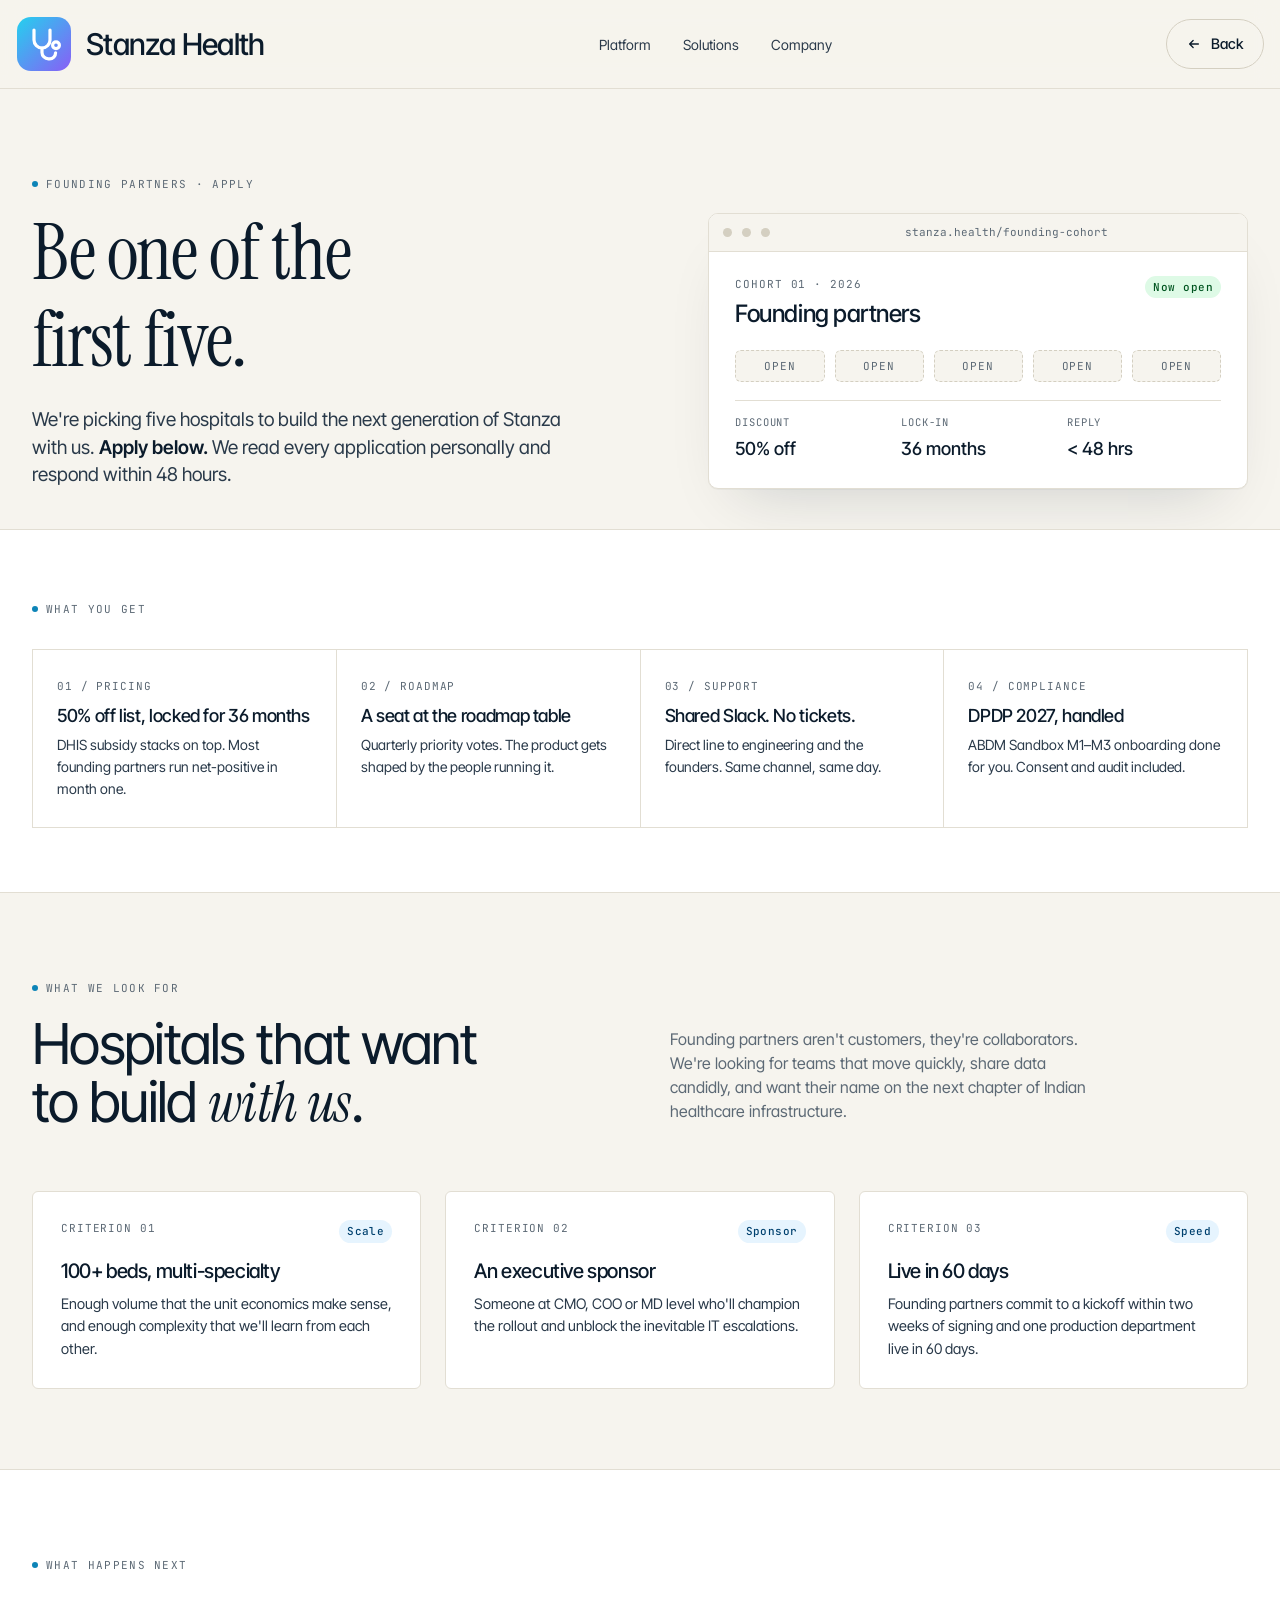
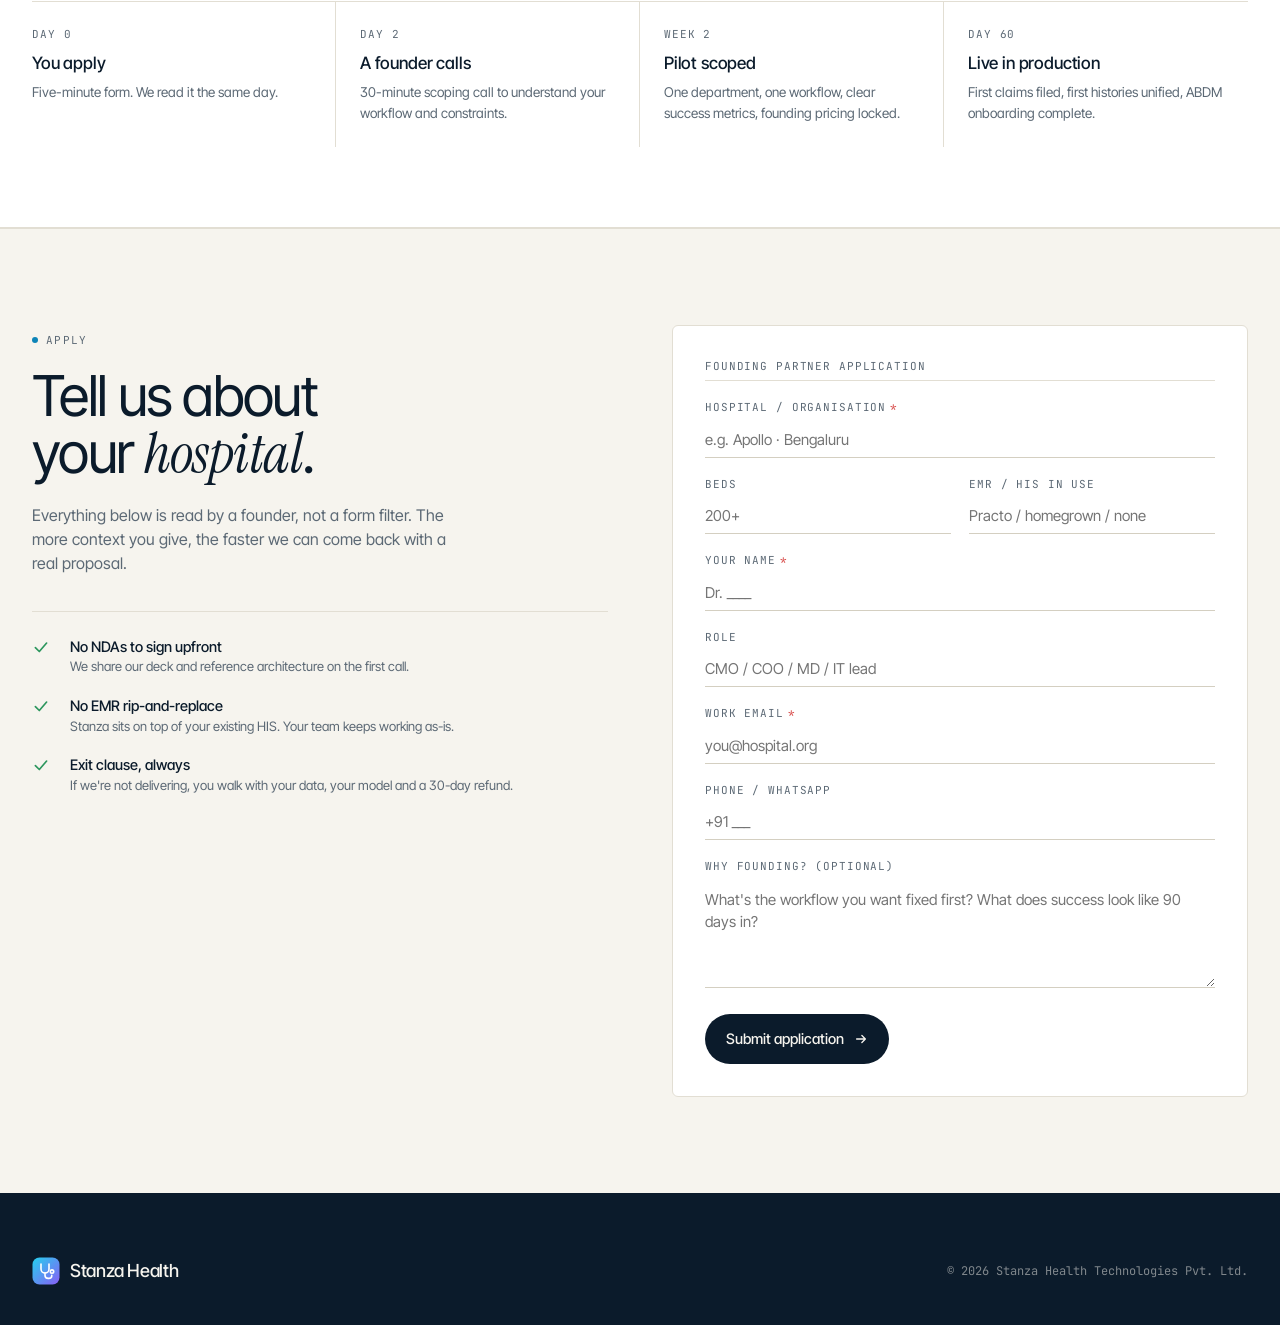
==== apply.html @ 6dc11584 "Apply Claude Design handoff: replace Why Us comparison with Founding Partners section, add apply pag" ====
<!doctype html>
<html lang="en">
<head>
<meta charset="utf-8" />
<meta name="viewport" content="width=device-width,initial-scale=1" />
<title>Apply · Founding Partner · Stanza Health</title>
<meta name="description" content="Apply to be one of Stanza Health's five founding hospital partners. 50% off list for 36 months, direct line to the founders, DPDP 2027 handled." />
<link rel="icon" type="image/svg+xml" href="assets/favicon.svg">
<link rel="preconnect" href="https://fonts.googleapis.com">
<link rel="preconnect" href="https://fonts.gstatic.com" crossorigin>
<link href="https://fonts.googleapis.com/css2?family=Inter+Tight:wght@300;400;500;600;700&family=Instrument+Serif:ital@0;1&family=JetBrains+Mono:wght@400;500&display=swap" rel="stylesheet">
<link rel="stylesheet" href="styles.css">
</head>
<body>

<!-- ===== NAV ===== -->
<nav class="nav">
  <div class="nav-inner">
    <a href="index.html" class="nav-home" style="display:inline-flex;align-items:center;gap:14px;text-decoration:none;color:inherit;white-space:nowrap;">
      <svg width="56" height="56" viewBox="0 0 28 28" fill="none" aria-hidden="true">
        <defs>
          <linearGradient id="stanzaLogoGrad" x1="0" y1="0" x2="28" y2="28" gradientUnits="userSpaceOnUse">
            <stop offset="0" stop-color="#22D3EE"/>
            <stop offset="1" stop-color="#8B5CF6"/>
          </linearGradient>
        </defs>
        <rect x="0.5" y="0.5" width="27" height="27" rx="7" fill="url(#stanzaLogoGrad)"/>
        <path d="M9 7v5a4 4 0 0 0 8 0V7" stroke="#FFFFFF" stroke-width="1.6" stroke-linecap="round" fill="none"/>
        <path d="M13 16v2.2a3.2 3.2 0 0 0 3.2 3.2h.6a3 3 0 0 0 3-3" stroke="#FFFFFF" stroke-width="1.6" stroke-linecap="round" stroke-linejoin="round" fill="none"/>
        <circle cx="20" cy="14.6" r="1.7" stroke="#FFFFFF" stroke-width="1.6" fill="none"/>
      </svg>
      <span style="font-size:30px;font-weight:500;letter-spacing:-0.025em;">Stanza Health</span>
    </a>
    <div class="nav-links">
      <a href="index.html#platform">Platform</a>
      <a href="index.html#solutions">Solutions</a>
      <a href="index.html#company">Company</a>
    </div>
    <div style="display:flex;gap:10px;align-items:center;">
      <a class="btn btn-ghost" href="index.html">
        <svg width="14" height="14" viewBox="0 0 16 16" fill="none"><path d="M13 8H3M3 8L7 4M3 8L7 12" stroke="currentColor" stroke-width="1.5" stroke-linecap="round" stroke-linejoin="round"/></svg>
        Back
      </a>
    </div>
  </div>
</nav>

<main>

<!-- ===== HEADER ===== -->
<section style="padding:80px 0 40px;">
  <div class="container">
    <div class="hero-grid" style="display:grid;grid-template-columns:1.05fr 0.95fr;gap:80px;align-items:end;">
      <div>
        <div class="eyebrow" style="margin-bottom:24px;">
          <span class="dot"></span>
          <span>Founding partners · Apply</span>
        </div>
        <h1 style="text-wrap:balance;font-family:'Instrument Serif','Times New Roman',serif;font-weight:400;letter-spacing:-0.015em;">
          Be one of the<br/><span style="display:inline-block;margin-top:0.15em;">first five.</span>
        </h1>
        <p style="max-width:540px;font-size:19px;line-height:1.45;color:var(--ink-2);margin-top:28px;">
          We're picking five hospitals to build the next generation of Stanza with us.
          <strong style="color:var(--ink);font-weight:600;">Apply below.</strong> We read every application personally and respond within 48 hours.
        </p>
      </div>

      <!-- Seats panel -->
      <div class="mock" style="position:relative;">
        <div class="mock-bar">
          <span class="dot"></span><span class="dot"></span><span class="dot"></span>
          <span class="url">stanza.health/founding-cohort</span>
        </div>
        <div style="padding:24px 26px 26px;">
          <div style="display:flex;justify-content:space-between;align-items:flex-start;margin-bottom:18px;">
            <div>
              <div class="mono" style="font-size:11px;color:var(--ink-3);letter-spacing:0.08em;text-transform:uppercase;">Cohort 01 · 2026</div>
              <div style="font-size:24px;font-weight:500;margin-top:4px;letter-spacing:-0.02em;">Founding partners</div>
            </div>
            <span class="tag tag-good">Now open</span>
          </div>

          <div style="display:flex;gap:10px;margin:14px 0 18px;">
            <span style="flex:1;height:32px;border-radius:6px;border:1.5px dashed var(--line-2);background:var(--bg);display:inline-flex;align-items:center;justify-content:center;color:var(--ink-3);font-family:'JetBrains Mono',monospace;font-size:11px;letter-spacing:0.08em;">OPEN</span>
            <span style="flex:1;height:32px;border-radius:6px;border:1.5px dashed var(--line-2);background:var(--bg);display:inline-flex;align-items:center;justify-content:center;color:var(--ink-3);font-family:'JetBrains Mono',monospace;font-size:11px;letter-spacing:0.08em;">OPEN</span>
            <span style="flex:1;height:32px;border-radius:6px;border:1.5px dashed var(--line-2);background:var(--bg);display:inline-flex;align-items:center;justify-content:center;color:var(--ink-3);font-family:'JetBrains Mono',monospace;font-size:11px;letter-spacing:0.08em;">OPEN</span>
            <span style="flex:1;height:32px;border-radius:6px;border:1.5px dashed var(--line-2);background:var(--bg);display:inline-flex;align-items:center;justify-content:center;color:var(--ink-3);font-family:'JetBrains Mono',monospace;font-size:11px;letter-spacing:0.08em;">OPEN</span>
            <span style="flex:1;height:32px;border-radius:6px;border:1.5px dashed var(--line-2);background:var(--bg);display:inline-flex;align-items:center;justify-content:center;color:var(--ink-3);font-family:'JetBrains Mono',monospace;font-size:11px;letter-spacing:0.08em;">OPEN</span>
          </div>

          <div style="border-top:1px solid var(--line);padding-top:14px;display:grid;grid-template-columns:1fr 1fr 1fr;gap:12px;">
            <div>
              <div class="mono" style="font-size:10.5px;color:var(--ink-3);text-transform:uppercase;letter-spacing:0.08em;">Discount</div>
              <div style="font-size:18px;font-weight:500;margin-top:4px;">50% off</div>
            </div>
            <div>
              <div class="mono" style="font-size:10.5px;color:var(--ink-3);text-transform:uppercase;letter-spacing:0.08em;">Lock-in</div>
              <div style="font-size:18px;font-weight:500;margin-top:4px;">36 months</div>
            </div>
            <div>
              <div class="mono" style="font-size:10.5px;color:var(--ink-3);text-transform:uppercase;letter-spacing:0.08em;">Reply</div>
              <div style="font-size:18px;font-weight:500;margin-top:4px;">&lt; 48 hrs</div>
            </div>
          </div>
        </div>
      </div>
    </div>
  </div>
</section>

<!-- ===== WHAT YOU GET ===== -->
<section class="section" style="padding:64px 0;background:var(--bg-2);">
  <div class="container">
    <div class="eyebrow" style="margin-bottom:32px;"><span class="dot"></span> What you get</div>
    <div style="display:grid;grid-template-columns:repeat(4,1fr);gap:1px;background:var(--line);border:1px solid var(--line);">
      <div style="background:var(--bg-2);padding:28px 24px;">
        <div class="mono" style="font-size:11px;color:var(--ink-3);letter-spacing:0.08em;">01 / PRICING</div>
        <h3 style="font-size:18px;font-weight:500;margin-top:10px;letter-spacing:-0.02em;">50% off list, locked for 36 months</h3>
        <p style="color:var(--ink-2);font-size:14px;line-height:1.55;margin-top:8px;">DHIS subsidy stacks on top. Most founding partners run net-positive in month one.</p>
      </div>
      <div style="background:var(--bg-2);padding:28px 24px;">
        <div class="mono" style="font-size:11px;color:var(--ink-3);letter-spacing:0.08em;">02 / ROADMAP</div>
        <h3 style="font-size:18px;font-weight:500;margin-top:10px;letter-spacing:-0.02em;">A seat at the roadmap table</h3>
        <p style="color:var(--ink-2);font-size:14px;line-height:1.55;margin-top:8px;">Quarterly priority votes. The product gets shaped by the people running it.</p>
      </div>
      <div style="background:var(--bg-2);padding:28px 24px;">
        <div class="mono" style="font-size:11px;color:var(--ink-3);letter-spacing:0.08em;">03 / SUPPORT</div>
        <h3 style="font-size:18px;font-weight:500;margin-top:10px;letter-spacing:-0.02em;">Shared Slack. No tickets.</h3>
        <p style="color:var(--ink-2);font-size:14px;line-height:1.55;margin-top:8px;">Direct line to engineering and the founders. Same channel, same day.</p>
      </div>
      <div style="background:var(--bg-2);padding:28px 24px;">
        <div class="mono" style="font-size:11px;color:var(--ink-3);letter-spacing:0.08em;">04 / COMPLIANCE</div>
        <h3 style="font-size:18px;font-weight:500;margin-top:10px;letter-spacing:-0.02em;">DPDP 2027, handled</h3>
        <p style="color:var(--ink-2);font-size:14px;line-height:1.55;margin-top:8px;">ABDM Sandbox M1–M3 onboarding done for you. Consent and audit included.</p>
      </div>
    </div>
  </div>
</section>

<!-- ===== WHAT WE LOOK FOR ===== -->
<section class="section" style="padding:80px 0;">
  <div class="container">
    <div class="section-head">
      <div>
        <div class="eyebrow"><span class="dot"></span> What we look for</div>
        <h2 style="margin-top:18px;text-wrap:balance;">
          Hospitals that want to build <span class="serif">with us</span>.
        </h2>
      </div>
      <p class="muted" style="max-width:440px;font-size:16px;padding-bottom:8px;">
        Founding partners aren't customers, they're collaborators. We're looking for teams that move quickly,
        share data candidly, and want their name on the next chapter of Indian healthcare infrastructure.
      </p>
    </div>

    <div style="display:grid;grid-template-columns:repeat(3,1fr);gap:24px;">
      <div style="border:1px solid var(--line);background:var(--bg-2);padding:28px;border-radius:6px;">
        <div style="display:flex;justify-content:space-between;align-items:flex-start;margin-bottom:16px;">
          <span class="mono" style="font-size:11px;color:var(--ink-3);letter-spacing:0.08em;">CRITERION 01</span>
          <span class="tag tag-info">Scale</span>
        </div>
        <h3 style="font-size:20px;font-weight:500;letter-spacing:-0.02em;margin-bottom:10px;">100+ beds, multi-specialty</h3>
        <p style="color:var(--ink-2);font-size:14.5px;line-height:1.55;">Enough volume that the unit economics make sense, and enough complexity that we'll learn from each other.</p>
      </div>
      <div style="border:1px solid var(--line);background:var(--bg-2);padding:28px;border-radius:6px;">
        <div style="display:flex;justify-content:space-between;align-items:flex-start;margin-bottom:16px;">
          <span class="mono" style="font-size:11px;color:var(--ink-3);letter-spacing:0.08em;">CRITERION 02</span>
          <span class="tag tag-info">Sponsor</span>
        </div>
        <h3 style="font-size:20px;font-weight:500;letter-spacing:-0.02em;margin-bottom:10px;">An executive sponsor</h3>
        <p style="color:var(--ink-2);font-size:14.5px;line-height:1.55;">Someone at CMO, COO or MD level who'll champion the rollout and unblock the inevitable IT escalations.</p>
      </div>
      <div style="border:1px solid var(--line);background:var(--bg-2);padding:28px;border-radius:6px;">
        <div style="display:flex;justify-content:space-between;align-items:flex-start;margin-bottom:16px;">
          <span class="mono" style="font-size:11px;color:var(--ink-3);letter-spacing:0.08em;">CRITERION 03</span>
          <span class="tag tag-info">Speed</span>
        </div>
        <h3 style="font-size:20px;font-weight:500;letter-spacing:-0.02em;margin-bottom:10px;">Live in 60 days</h3>
        <p style="color:var(--ink-2);font-size:14.5px;line-height:1.55;">Founding partners commit to a kickoff within two weeks of signing and one production department live in 60 days.</p>
      </div>
    </div>
  </div>
</section>

<!-- ===== TIMELINE ===== -->
<section class="section" style="padding:80px 0;background:var(--bg-2);border-top:1px solid var(--line);border-bottom:1px solid var(--line);">
  <div class="container">
    <div class="eyebrow" style="margin-bottom:28px;"><span class="dot"></span> What happens next</div>
    <div style="display:grid;grid-template-columns:repeat(4,1fr);gap:0;border-top:1px solid var(--line);">
      <div style="border-right:1px solid var(--line);padding:24px 24px 24px 0;">
        <div class="mono" style="font-size:11px;color:var(--ink-3);letter-spacing:0.08em;">DAY 0</div>
        <div style="font-size:17px;font-weight:500;margin-top:8px;letter-spacing:-0.01em;">You apply</div>
        <p style="font-size:13.5px;color:var(--ink-3);line-height:1.5;margin-top:6px;">Five-minute form. We read it the same day.</p>
      </div>
      <div style="border-right:1px solid var(--line);padding:24px;">
        <div class="mono" style="font-size:11px;color:var(--ink-3);letter-spacing:0.08em;">DAY 2</div>
        <div style="font-size:17px;font-weight:500;margin-top:8px;letter-spacing:-0.01em;">A founder calls</div>
        <p style="font-size:13.5px;color:var(--ink-3);line-height:1.5;margin-top:6px;">30-minute scoping call to understand your workflow and constraints.</p>
      </div>
      <div style="border-right:1px solid var(--line);padding:24px;">
        <div class="mono" style="font-size:11px;color:var(--ink-3);letter-spacing:0.08em;">WEEK 2</div>
        <div style="font-size:17px;font-weight:500;margin-top:8px;letter-spacing:-0.01em;">Pilot scoped</div>
        <p style="font-size:13.5px;color:var(--ink-3);line-height:1.5;margin-top:6px;">One department, one workflow, clear success metrics, founding pricing locked.</p>
      </div>
      <div style="padding:24px 0 24px 24px;">
        <div class="mono" style="font-size:11px;color:var(--ink-3);letter-spacing:0.08em;">DAY 60</div>
        <div style="font-size:17px;font-weight:500;margin-top:8px;letter-spacing:-0.01em;">Live in production</div>
        <p style="font-size:13.5px;color:var(--ink-3);line-height:1.5;margin-top:6px;">First claims filed, first histories unified, ABDM onboarding complete.</p>
      </div>
    </div>
  </div>
</section>

<!-- ===== APPLY FORM ===== -->
<section class="section" id="apply-form" style="padding:96px 0;">
  <div class="container">
    <div class="cta-grid" style="display:grid;grid-template-columns:1fr 1fr;gap:64px;align-items:start;">
      <div>
        <div class="eyebrow"><span class="dot"></span> Apply</div>
        <h2 style="margin-top:18px;text-wrap:balance;">
          Tell us about your <span class="serif">hospital</span>.
        </h2>
        <p class="muted" style="max-width:420px;font-size:16px;line-height:1.5;margin-top:20px;">
          Everything below is read by a founder, not a form filter. The more context you give, the faster we can come back with a real proposal.
        </p>

        <div style="margin-top:36px;border-top:1px solid var(--line);padding-top:24px;display:flex;flex-direction:column;gap:18px;">
          <div style="display:grid;grid-template-columns:24px 1fr;gap:14px;align-items:flex-start;">
            <span class="check" style="color:var(--good);margin-top:2px;"><svg width="18" height="18" viewBox="0 0 16 16" fill="none"><path d="M3 8.5L6.5 12L13 4.5" stroke="currentColor" stroke-width="1.5" stroke-linecap="round" stroke-linejoin="round"/></svg></span>
            <div><div style="font-size:14.5px;font-weight:500;">No NDAs to sign upfront</div><div style="font-size:13px;color:var(--ink-3);line-height:1.5;">We share our deck and reference architecture on the first call.</div></div>
          </div>
          <div style="display:grid;grid-template-columns:24px 1fr;gap:14px;align-items:flex-start;">
            <span class="check" style="color:var(--good);margin-top:2px;"><svg width="18" height="18" viewBox="0 0 16 16" fill="none"><path d="M3 8.5L6.5 12L13 4.5" stroke="currentColor" stroke-width="1.5" stroke-linecap="round" stroke-linejoin="round"/></svg></span>
            <div><div style="font-size:14.5px;font-weight:500;">No EMR rip-and-replace</div><div style="font-size:13px;color:var(--ink-3);line-height:1.5;">Stanza sits on top of your existing HIS. Your team keeps working as-is.</div></div>
          </div>
          <div style="display:grid;grid-template-columns:24px 1fr;gap:14px;align-items:flex-start;">
            <span class="check" style="color:var(--good);margin-top:2px;"><svg width="18" height="18" viewBox="0 0 16 16" fill="none"><path d="M3 8.5L6.5 12L13 4.5" stroke="currentColor" stroke-width="1.5" stroke-linecap="round" stroke-linejoin="round"/></svg></span>
            <div><div style="font-size:14.5px;font-weight:500;">Exit clause, always</div><div style="font-size:13px;color:var(--ink-3);line-height:1.5;">If we're not delivering, you walk with your data, your model and a 30-day refund.</div></div>
          </div>
        </div>
      </div>

      <div class="card" style="padding:0;">
        <form id="apply-form-el" action="https://formspree.io/f/__FORMSPREE_FORM_ID__" method="POST" novalidate style="padding:32px;display:flex;flex-direction:column;gap:18px;">
          <input type="text" name="_gotcha" tabindex="-1" autocomplete="off" style="position:absolute;left:-9999px;width:1px;height:1px;opacity:0;" aria-hidden="true" />
          <input type="hidden" name="_subject" value="New Stanza founding-partner application" />

          <div class="mono" style="font-size:11px;color:var(--ink-3);letter-spacing:0.08em;text-transform:uppercase;padding-bottom:6px;border-bottom:1px solid var(--line);">Founding partner application</div>

          <label style="display:flex;flex-direction:column;gap:6px;">
            <span class="mono" style="font-size:11px;color:var(--ink-3);text-transform:uppercase;letter-spacing:0.08em;display:flex;justify-content:space-between;align-items:baseline;">
              <span>Hospital / organisation<span style="color:var(--bad);margin-left:4px;">*</span></span>
              <span class="error-msg" data-field="organisation" style="color:var(--bad);text-transform:none;font-size:11px;display:none;"></span>
            </span>
            <input class="field-input" name="organisation" type="text" placeholder="e.g. Apollo · Bengaluru" required />
          </label>

          <div style="display:grid;grid-template-columns:1fr 1fr;gap:18px;">
            <label style="display:flex;flex-direction:column;gap:6px;">
              <span class="mono" style="font-size:11px;color:var(--ink-3);text-transform:uppercase;letter-spacing:0.08em;">Beds</span>
              <input class="field-input" name="beds" type="text" placeholder="200+" />
            </label>
            <label style="display:flex;flex-direction:column;gap:6px;">
              <span class="mono" style="font-size:11px;color:var(--ink-3);text-transform:uppercase;letter-spacing:0.08em;">EMR / HIS in use</span>
              <input class="field-input" name="emr" type="text" placeholder="Practo / homegrown / none" />
            </label>
          </div>

          <label style="display:flex;flex-direction:column;gap:6px;">
            <span class="mono" style="font-size:11px;color:var(--ink-3);text-transform:uppercase;letter-spacing:0.08em;display:flex;justify-content:space-between;align-items:baseline;">
              <span>Your name<span style="color:var(--bad);margin-left:4px;">*</span></span>
              <span class="error-msg" data-field="name" style="color:var(--bad);text-transform:none;font-size:11px;display:none;"></span>
            </span>
            <input class="field-input" name="name" type="text" placeholder="Dr. ____" required />
          </label>

          <label style="display:flex;flex-direction:column;gap:6px;">
            <span class="mono" style="font-size:11px;color:var(--ink-3);text-transform:uppercase;letter-spacing:0.08em;">Role</span>
            <input class="field-input" name="role" type="text" placeholder="CMO / COO / MD / IT lead" />
          </label>

          <label style="display:flex;flex-direction:column;gap:6px;">
            <span class="mono" style="font-size:11px;color:var(--ink-3);text-transform:uppercase;letter-spacing:0.08em;display:flex;justify-content:space-between;align-items:baseline;">
              <span>Work email<span style="color:var(--bad);margin-left:4px;">*</span></span>
              <span class="error-msg" data-field="email" style="color:var(--bad);text-transform:none;font-size:11px;display:none;"></span>
            </span>
            <input class="field-input" name="email" type="email" placeholder="you@hospital.org" required />
          </label>

          <label style="display:flex;flex-direction:column;gap:6px;">
            <span class="mono" style="font-size:11px;color:var(--ink-3);text-transform:uppercase;letter-spacing:0.08em;">Phone / WhatsApp</span>
            <input class="field-input" name="phone" type="tel" inputmode="tel" autocomplete="tel" placeholder="+91 ___" />
          </label>

          <label style="display:flex;flex-direction:column;gap:6px;">
            <span class="mono" style="font-size:11px;color:var(--ink-3);text-transform:uppercase;letter-spacing:0.08em;">Why founding? (optional)</span>
            <textarea class="field-input" name="message" rows="4" placeholder="What's the workflow you want fixed first? What does success look like 90 days in?" style="resize:vertical;font-family:inherit;line-height:1.5;min-height:80px;"></textarea>
          </label>

          <button id="apply-submit" class="btn btn-primary" style="margin-top:8px;align-self:flex-start;" type="submit">
            <span data-label="default">Submit application</span>
            <span data-label="loading" style="display:none;">Sending…</span>
            <svg width="14" height="14" viewBox="0 0 16 16" fill="none"><path d="M3 8H13M13 8L9 4M13 8L9 12" stroke="currentColor" stroke-width="1.5" stroke-linecap="round" stroke-linejoin="round"/></svg>
          </button>
          <div id="apply-error" role="alert" style="display:none;color:var(--bad);font-size:13px;margin-top:-4px;"></div>
        </form>
        <div id="apply-thanks" style="display:none;padding:48px;text-align:center;">
          <h3 style="font-size:22px;margin-bottom:8px;">Application received.</h3>
          <p style="color:var(--ink-3);font-size:14.5px;">A founder will be in touch within 48 hours.</p>
        </div>
      </div>
    </div>
  </div>
</section>

</main>

<!-- ===== FOOTER ===== -->
<footer style="background:var(--ink);color:var(--bg);padding:64px 0 40px;">
  <div class="container">
    <div style="display:flex;justify-content:space-between;align-items:center;gap:24px;flex-wrap:wrap;">
      <a href="index.html" class="nav-home" style="display:inline-flex;align-items:center;gap:10px;text-decoration:none;color:inherit;">
        <svg width="28" height="28" viewBox="0 0 28 28" fill="none" aria-hidden="true">
          <defs>
            <linearGradient id="stanzaApplyFooterGrad" x1="0" y1="0" x2="28" y2="28" gradientUnits="userSpaceOnUse">
              <stop offset="0" stop-color="#22D3EE"/>
              <stop offset="1" stop-color="#8B5CF6"/>
            </linearGradient>
          </defs>
          <rect x="0.5" y="0.5" width="27" height="27" rx="7" fill="url(#stanzaApplyFooterGrad)"/>
          <path d="M9 7v5a4 4 0 0 0 8 0V7" stroke="#FFFFFF" stroke-width="1.6" stroke-linecap="round" fill="none"/>
          <path d="M13 16v2.2a3.2 3.2 0 0 0 3.2 3.2h.6a3 3 0 0 0 3-3" stroke="#FFFFFF" stroke-width="1.6" stroke-linecap="round" stroke-linejoin="round" fill="none"/>
          <circle cx="20" cy="14.6" r="1.7" stroke="#FFFFFF" stroke-width="1.6" fill="none"/>
        </svg>
        <span style="font-size:18px;font-weight:500;letter-spacing:-0.02em;">Stanza Health</span>
      </a>
      <div class="mono" style="font-size:12px;color:rgba(246,244,238,0.5);">© 2026 Stanza Health Technologies Pvt. Ltd.</div>
    </div>
  </div>
</footer>

<script>
(function () {
  var form = document.getElementById('apply-form-el');
  if (!form) return;
  var submitBtn = document.getElementById('apply-submit');
  var formError = document.getElementById('apply-error');
  var btnDefault = submitBtn.querySelector('[data-label="default"]');
  var btnLoading = submitBtn.querySelector('[data-label="loading"]');

  function setLoading(isLoading) {
    submitBtn.disabled = isLoading;
    submitBtn.style.opacity = isLoading ? '0.6' : '';
    submitBtn.style.cursor = isLoading ? 'not-allowed' : '';
    btnDefault.style.display = isLoading ? 'none' : '';
    btnLoading.style.display = isLoading ? 'inline' : 'none';
  }
  function showError(msg) {
    formError.textContent = msg;
    formError.style.display = 'block';
  }

  form.addEventListener('submit', function (e) {
    e.preventDefault();
    var fields = ['organisation', 'name', 'email'];
    var ok = true;
    fields.forEach(function (f) {
      var input = form.querySelector('[name="' + f + '"]');
      var err = form.querySelector('.error-msg[data-field="' + f + '"]');
      if (!input) return;
      input.classList.remove('invalid');
      if (err) { err.style.display = 'none'; err.textContent = ''; }
      if (!input.value.trim()) {
        if (err) { err.textContent = 'Required'; err.style.display = 'inline'; }
        input.classList.add('invalid');
        ok = false;
      } else if (f === 'email' && !/^[^\s@]+@[^\s@]+\.[^\s@]+$/.test(input.value.trim())) {
        if (err) { err.textContent = 'Enter a valid email'; err.style.display = 'inline'; }
        input.classList.add('invalid');
        ok = false;
      }
    });
    formError.style.display = 'none';
    if (!ok) return;

    var gotcha = form.querySelector('input[name="_gotcha"]');
    if (gotcha && gotcha.value) {
      form.style.display = 'none';
      document.getElementById('apply-thanks').style.display = 'block';
      return;
    }

    setLoading(true);
    fetch(form.action, {
      method: 'POST',
      body: new FormData(form),
      headers: { 'Accept': 'application/json' }
    }).then(function (response) {
      if (response.ok) {
        form.style.display = 'none';
        document.getElementById('apply-thanks').style.display = 'block';
        return;
      }
      return response.json().then(function (data) {
        var msg = (data && data.errors && data.errors.length)
          ? data.errors.map(function (er) { return er.message; }).join(', ')
          : 'Something went wrong. Please email shreybaid@stanzahealth.com.';
        showError(msg);
        setLoading(false);
      }).catch(function () {
        showError('Something went wrong. Please email shreybaid@stanzahealth.com.');
        setLoading(false);
      });
    }).catch(function () {
      showError('Network error. Please check your connection or email shreybaid@stanzahealth.com.');
      setLoading(false);
    });
  });
})();
</script>

</body>
</html>
---- styles.css ----
:root {
  --bg: #F6F4EE;
  --bg-2: #FFFFFF;
  --ink: #0B1B2B;
  --ink-2: #2A3A4A;
  --ink-3: #5C6975;
  --ink-4: #8D97A1;
  --line: #E2DED3;
  --line-2: #D4CFC1;
  --accent: oklch(58% 0.12 235);
  --accent-soft: oklch(96% 0.02 235);
  --clay: oklch(72% 0.10 60);
  --clay-soft: oklch(96% 0.02 60);
  --good: oklch(60% 0.13 155);
  --warn: oklch(70% 0.13 60);
  --bad: oklch(60% 0.18 25);
  --radius: 6px;
  --max: 1320px;
}

* { box-sizing: border-box; }
html, body { margin: 0; padding: 0; }
body {
  background: var(--bg);
  color: var(--ink);
  font-family: 'Inter Tight', 'Helvetica Neue', Arial, sans-serif;
  font-feature-settings: "ss01","cv11";
  -webkit-font-smoothing: antialiased;
  text-rendering: optimizeLegibility;
  font-size: 16px;
  line-height: 1.5;
}

img { max-width: 100%; display: block; }
a { color: inherit; text-decoration: none; }
button { font: inherit; cursor: pointer; }

.serif { font-family: 'Instrument Serif', 'Times New Roman', serif; font-weight: 400; font-style: italic; letter-spacing: -0.01em; }
.mono { font-family: 'JetBrains Mono', ui-monospace, monospace; }

.container { max-width: var(--max); margin: 0 auto; padding: 0 32px; }
.eyebrow {
  font-family: 'JetBrains Mono', monospace;
  font-size: 11px;
  letter-spacing: 0.12em;
  text-transform: uppercase;
  color: var(--ink-3);
  display: inline-flex; align-items: center; gap: 8px;
}
.eyebrow .dot { width: 6px; height: 6px; background: var(--accent); border-radius: 50%; }

h1, h2, h3, h4 { margin: 0; font-weight: 500; letter-spacing: -0.02em; }
h1 { font-size: clamp(48px, 6vw, 88px); line-height: 0.98; letter-spacing: -0.035em; font-weight: 400; }
h2 { font-size: clamp(36px, 4.4vw, 60px); line-height: 1.02; letter-spacing: -0.03em; font-weight: 400; }
h3 { font-size: 22px; line-height: 1.2; font-weight: 500; }
p { margin: 0; }

.btn {
  display: inline-flex; align-items: center; gap: 10px;
  padding: 13px 20px;
  border-radius: 999px;
  font-weight: 500;
  font-size: 14.5px;
  border: 1px solid transparent;
  transition: all .2s ease;
  cursor: pointer;
}
.btn-primary { background: var(--ink); color: var(--bg); }
.btn-primary:hover { background: #1a2c3d; transform: translateY(-1px); }
.btn-ghost { background: transparent; color: var(--ink); border-color: var(--line-2); }
.btn-ghost:hover { background: var(--ink); color: var(--bg); border-color: var(--ink); }

.section { padding: 120px 0; border-top: 1px solid var(--line); position: relative; }
.section.tight { padding: 80px 0; }
.section-white { background: var(--bg-2); }
.section-ink { background: var(--ink); color: var(--bg); }
.section-ink .eyebrow { color: rgba(246,244,238,0.6); }
.section-ink .eyebrow .dot { background: var(--clay); }

.section-head {
  display: grid; grid-template-columns: 1fr 1fr; gap: 60px;
  margin-bottom: 60px; align-items: end;
}

.card {
  background: var(--bg-2);
  border: 1px solid var(--line);
  border-radius: var(--radius);
  padding: 28px;
}

.idx-row {
  display: grid; grid-template-columns: 60px 1fr; gap: 24px;
  padding: 28px 0; border-top: 1px solid var(--line);
}
.idx-row:last-child { border-bottom: 1px solid var(--line); }
.idx-row .num {
  font-family: 'JetBrains Mono', monospace;
  font-size: 12px;
  color: var(--ink-3);
  padding-top: 4px;
}

.marquee {
  overflow: hidden;
  -webkit-mask-image: linear-gradient(90deg, transparent, #000 10%, #000 90%, transparent);
          mask-image: linear-gradient(90deg, transparent, #000 10%, #000 90%, transparent);
}
.marquee-track {
  display: flex;
  gap: 64px;
  width: max-content;
  align-items: center;
  animation: marq 45s linear infinite;
  will-change: transform;
}
.marquee-group {
  display: flex;
  gap: 64px;
  align-items: center;
  flex-shrink: 0;
}
@keyframes marq {
  from { transform: translate3d(0, 0, 0); }
  to   { transform: translate3d(calc(-50% - 32px), 0, 0); }
}

.mock {
  background: var(--bg-2);
  border: 1px solid var(--line);
  border-radius: 10px;
  overflow: hidden;
  box-shadow: 0 1px 0 rgba(11,27,43,0.04), 0 30px 60px -30px rgba(11,27,43,0.18);
}
.mock-bar {
  display: flex; align-items: center; gap: 10px;
  padding: 10px 14px; border-bottom: 1px solid var(--line);
  background: var(--bg);
}
.mock-bar .dot { width: 9px; height: 9px; border-radius: 50%; background: var(--line-2); }
.mock-bar .url {
  flex: 1; font-family: 'JetBrains Mono', monospace; font-size: 11px; color: var(--ink-3);
  text-align: center;
}

.tag {
  display: inline-flex; align-items: center; gap: 6px;
  padding: 3px 8px;
  border-radius: 999px;
  font-size: 11px; font-weight: 500;
  font-family: 'JetBrains Mono', monospace;
  letter-spacing: 0.04em;
}
.tag-good { background: oklch(96% 0.04 155); color: oklch(38% 0.13 155); }
.tag-warn { background: oklch(96% 0.04 60); color: oklch(40% 0.13 60); }
.tag-bad { background: oklch(96% 0.06 25); color: oklch(40% 0.18 25); }
.tag-info { background: var(--accent-soft); color: oklch(35% 0.12 235); }
.tag-neutral { background: var(--bg); color: var(--ink-3); border: 1px solid var(--line); }

.muted { color: var(--ink-3); }

@media (max-width: 880px) {
  .section { padding: 80px 0; }
  .section-head { grid-template-columns: 1fr; gap: 24px; }
  .hero-grid { grid-template-columns: 1fr !important; gap: 48px !important; }
  .pillars-grid { grid-template-columns: 1fr !important; }
  .whynow-grid { grid-template-columns: repeat(2, 1fr) !important; }
  .product-pane { grid-template-columns: 1fr !important; gap: 32px !important; }
  .product-tabs { flex-direction: column !important; }
  .product-tabs button { border-right: none !important; border-bottom: 1px solid var(--line); }
  .footer-grid { grid-template-columns: 1fr 1fr !important; }
  .cta-grid { grid-template-columns: 1fr !important; gap: 32px !important; }
  .founding-grid { grid-template-columns: 1fr !important; }
  .stats-row { flex-wrap: wrap; gap: 24px !important; }
}

.reveal { opacity: 0; transform: translateY(16px); transition: opacity .8s ease, transform .8s ease; }
.reveal.in { opacity: 1; transform: none; }

.nav {
  position: sticky; top: 0; z-index: 50;
  backdrop-filter: blur(12px);
  -webkit-backdrop-filter: blur(12px);
  background: rgba(246,244,238,0.78);
  border-bottom: 1px solid var(--line);
}
.nav-inner {
  display: flex; align-items: center; justify-content: space-between;
  padding: 16px 16px; max-width: none; margin: 0;
}
.nav-links { display: flex; gap: 32px; align-items: center; }
.nav-links a { font-size: 14px; color: var(--ink-2); }
.nav-links a:hover { color: var(--ink); }

@media (max-width: 720px) {
  .nav-links { display: none; }
}

table.compare {
  width: 100%; border-collapse: collapse; font-size: 14px;
}
table.compare th, table.compare td {
  padding: 18px 16px; text-align: left;
  border-bottom: 1px solid var(--line);
}
table.compare th {
  font-weight: 500; font-size: 12px; text-transform: uppercase;
  letter-spacing: 0.08em; color: var(--ink-3);
}
table.compare tr:hover td { background: var(--bg); }
table.compare td.center, table.compare th.center { text-align: center; }
table.compare .check { color: var(--good); font-weight: 600; display: inline-flex; }
table.compare .x { color: var(--ink-4); display: inline-flex; }

.section-ink .card {
  background: rgba(255,255,255,0.04);
  border-color: rgba(255,255,255,0.1);
  color: var(--bg);
}
.section-ink .muted { color: rgba(246,244,238,0.6); }

.product-tab-btn {
  flex: 1; padding: 18px 20px; text-align: left;
  background: transparent; border: 0;
  border-top: 2px solid transparent;
  margin-top: -1px;
  cursor: pointer;
  color: var(--ink-3);
  transition: color .15s, border-color .15s;
}
.product-tab-btn.active { color: var(--ink); border-top-color: var(--ink); }
.product-tab-btn .num { font-family: 'JetBrains Mono', monospace; font-size: 11px; letter-spacing: 0.08em; }
.product-tab-btn .label { font-size: 16px; font-weight: 500; margin-top: 6px; }
.product-tab-btn .sub { font-size: 12px; color: var(--ink-3); margin-top: 2px; }

.field-input {
  border: 0;
  border-bottom: 1px solid var(--line-2);
  padding: 8px 0;
  font-size: 15px;
  font-family: inherit;
  background: transparent;
  outline: none;
  color: var(--ink);
  width: 100%;
}
.field-input:focus { border-color: var(--ink); }
.field-input.invalid { border-color: var(--bad); }
.field-input.invalid:focus { border-color: var(--bad); }
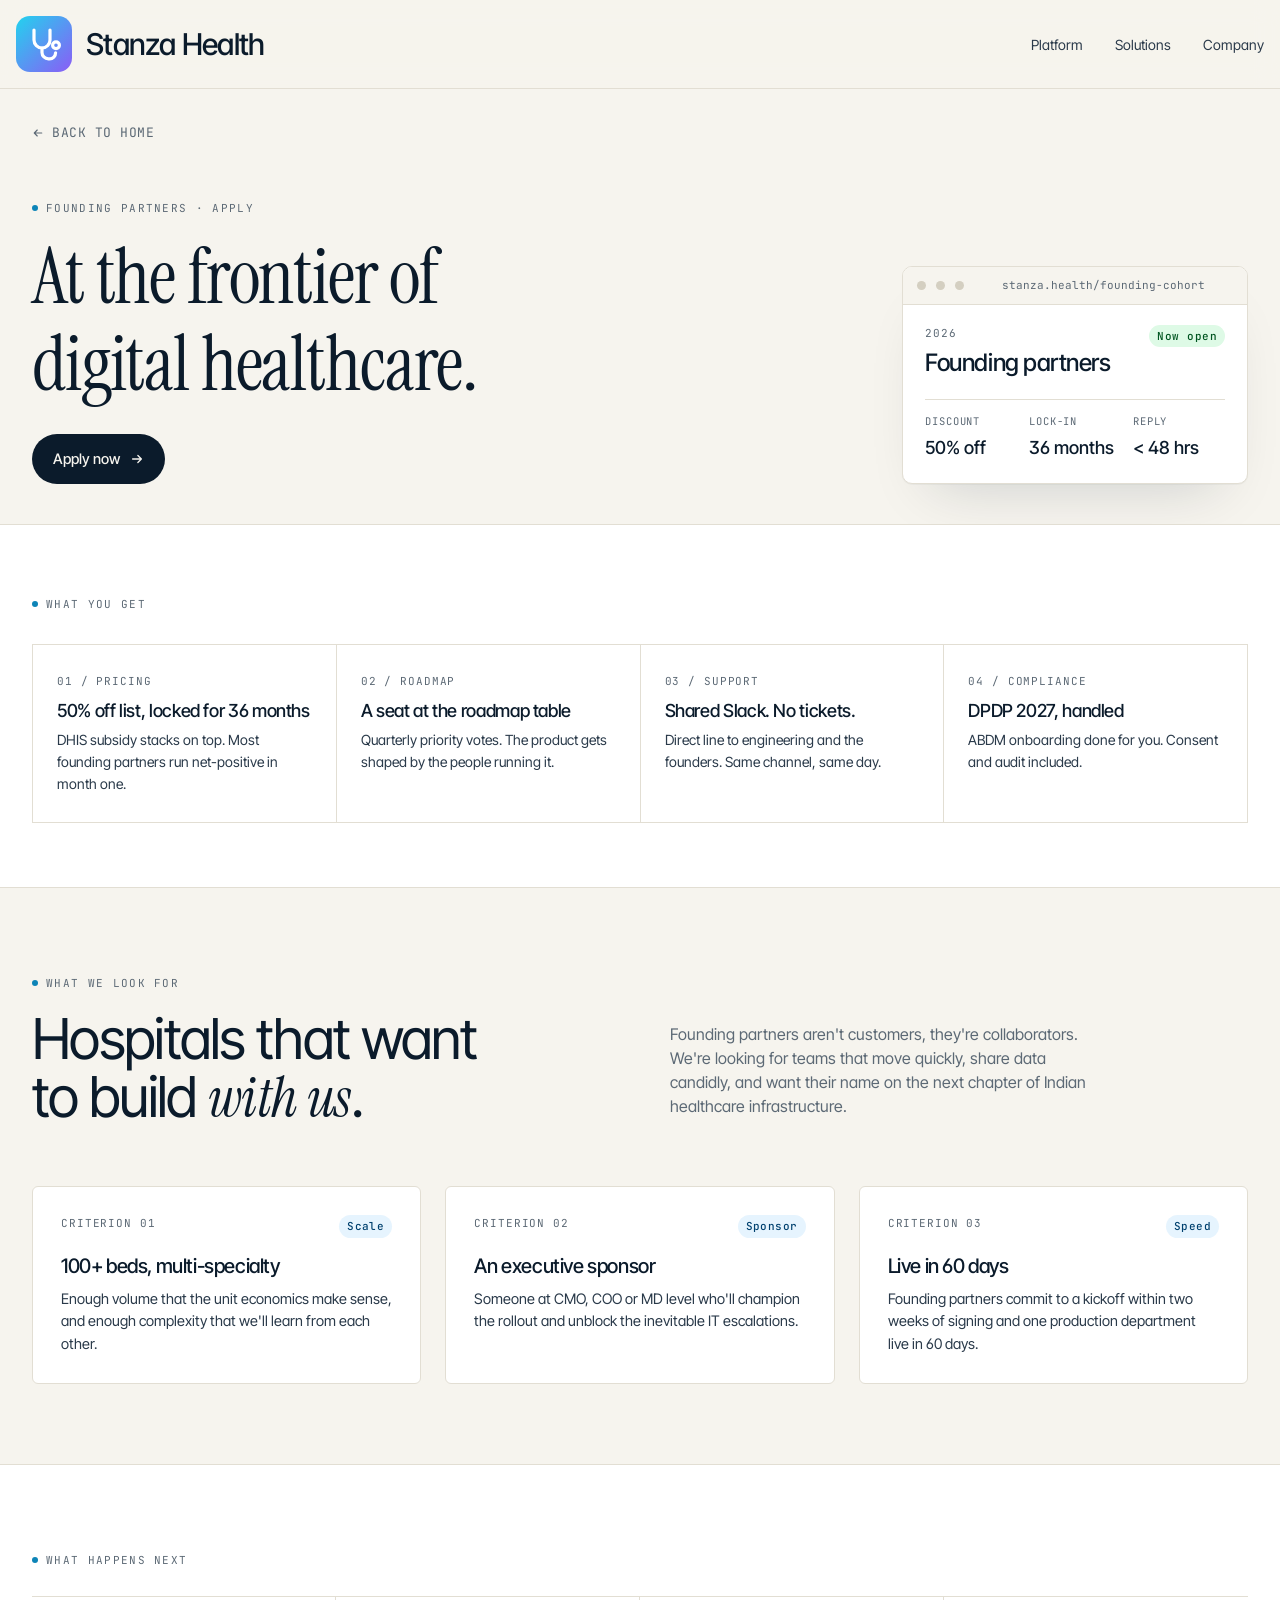
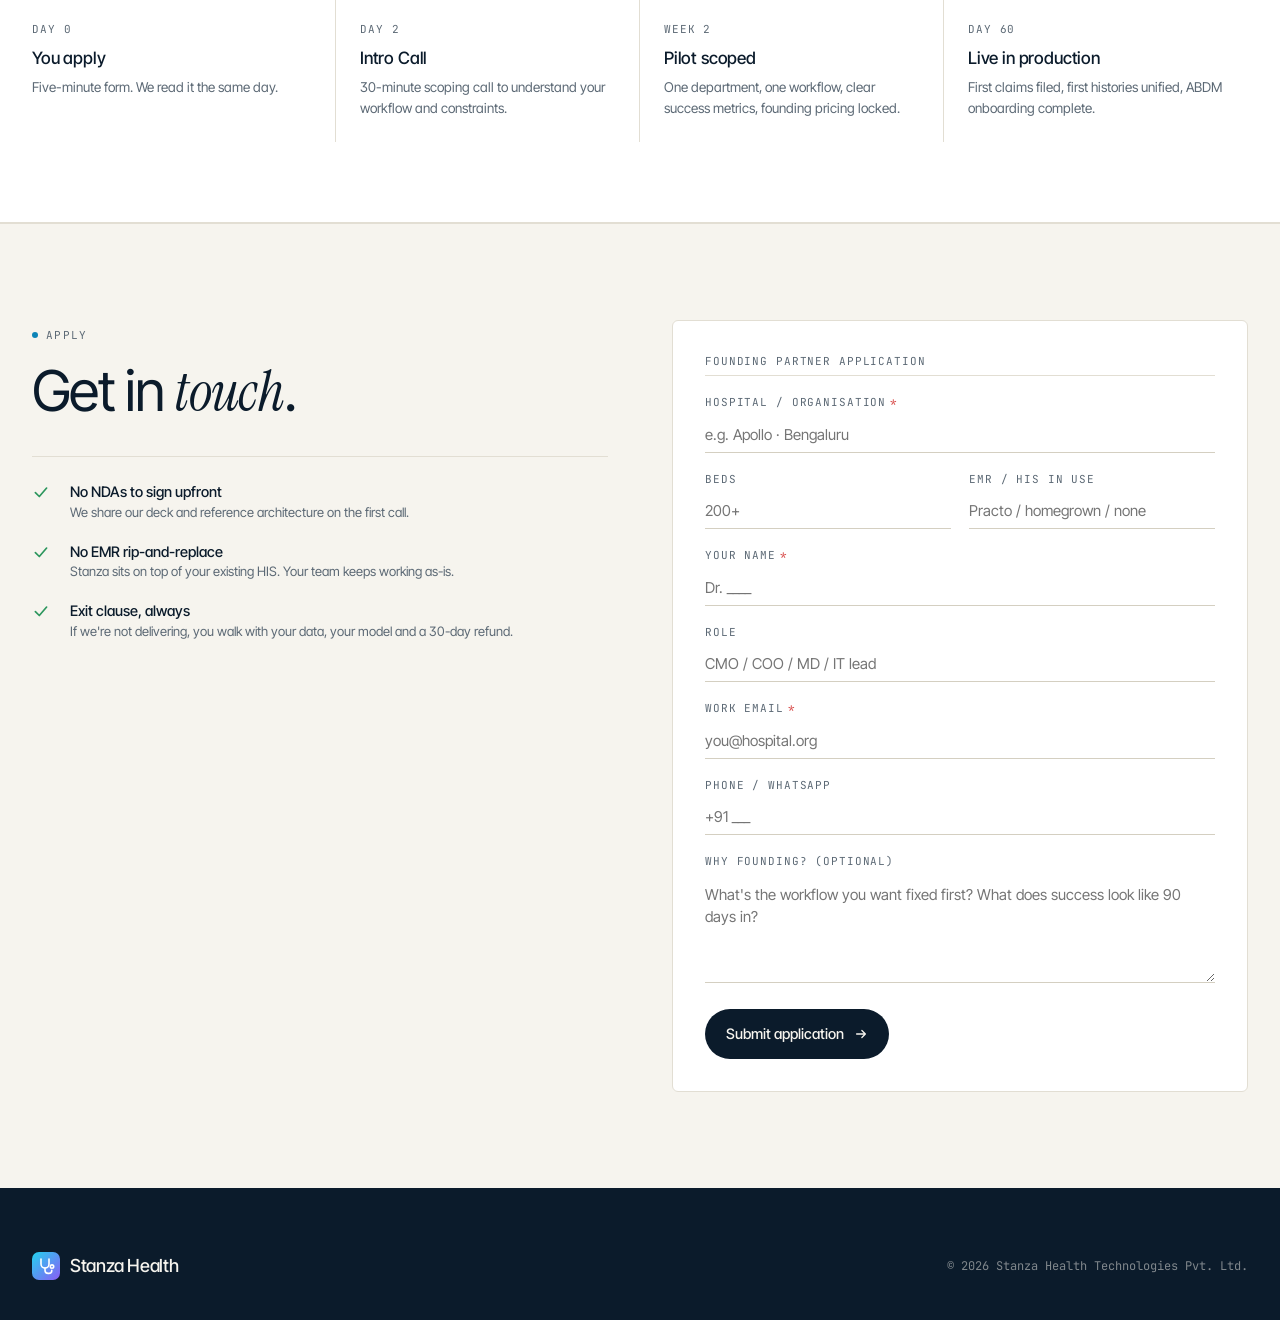
==== commit 2021a994: "Refresh apply page; route apply form to dedicated Formspree endpoint - index.html: replace "Seats re" ====
--- a/apply.html
+++ b/apply.html
@@ -4,7 +4,7 @@
 <meta charset="utf-8" />
 <meta name="viewport" content="width=device-width,initial-scale=1" />
 <title>Apply · Founding Partner · Stanza Health</title>
-<meta name="description" content="Apply to be one of Stanza Health's five founding hospital partners. 50% off list for 36 months, direct line to the founders, DPDP 2027 handled." />
+<meta name="description" content="Apply to be a Stanza Health founding hospital partner. 50% off list for 36 months, direct line to the founders, DPDP 2027 handled." />
 <link rel="icon" type="image/svg+xml" href="assets/favicon.svg">
 <link rel="preconnect" href="https://fonts.googleapis.com">
 <link rel="preconnect" href="https://fonts.gstatic.com" crossorigin>
@@ -24,7 +24,7 @@
             <stop offset="1" stop-color="#8B5CF6"/>
           </linearGradient>
         </defs>
-        <rect x="0.5" y="0.5" width="27" height="27" rx="7" fill="url(#stanzaLogoGrad)"/>
+        <rect x="0" y="0" width="28" height="28" rx="7" fill="url(#stanzaLogoGrad)"/>
         <path d="M9 7v5a4 4 0 0 0 8 0V7" stroke="#FFFFFF" stroke-width="1.6" stroke-linecap="round" fill="none"/>
         <path d="M13 16v2.2a3.2 3.2 0 0 0 3.2 3.2h.6a3 3 0 0 0 3-3" stroke="#FFFFFF" stroke-width="1.6" stroke-linecap="round" stroke-linejoin="round" fill="none"/>
         <circle cx="20" cy="14.6" r="1.7" stroke="#FFFFFF" stroke-width="1.6" fill="none"/>
@@ -36,56 +36,48 @@
       <a href="index.html#solutions">Solutions</a>
       <a href="index.html#company">Company</a>
     </div>
-    <div style="display:flex;gap:10px;align-items:center;">
-      <a class="btn btn-ghost" href="index.html">
-        <svg width="14" height="14" viewBox="0 0 16 16" fill="none"><path d="M13 8H3M3 8L7 4M3 8L7 12" stroke="currentColor" stroke-width="1.5" stroke-linecap="round" stroke-linejoin="round"/></svg>
-        Back
+  </div>
+</nav>
+
+<main>
+
+<!-- ===== HEADER ===== -->
+<section style="padding:32px 0 40px;">
+  <div class="container">
+    <div style="margin-bottom:48px;">
+      <a href="index.html" style="display:inline-flex;align-items:center;gap:8px;font-size:13px;color:var(--ink-3);text-decoration:none;font-family:'JetBrains Mono',monospace;letter-spacing:0.04em;text-transform:uppercase;transition:color 0.15s ease;" onmouseover="this.style.color='var(--ink)'" onmouseout="this.style.color='var(--ink-3)'">
+        <svg width="12" height="12" viewBox="0 0 16 16" fill="none"><path d="M13 8H3M3 8L7 4M3 8L7 12" stroke="currentColor" stroke-width="1.5" stroke-linecap="round" stroke-linejoin="round"/></svg>
+        Back to home
       </a>
     </div>
-  </div>
-</nav>
-
-<main>
-
-<!-- ===== HEADER ===== -->
-<section style="padding:80px 0 40px;">
-  <div class="container">
-    <div class="hero-grid" style="display:grid;grid-template-columns:1.05fr 0.95fr;gap:80px;align-items:end;">
+    <div class="hero-grid" style="display:grid;grid-template-columns:1.4fr 0.6fr;gap:64px;align-items:end;">
       <div>
         <div class="eyebrow" style="margin-bottom:24px;">
           <span class="dot"></span>
           <span>Founding partners · Apply</span>
         </div>
         <h1 style="text-wrap:balance;font-family:'Instrument Serif','Times New Roman',serif;font-weight:400;letter-spacing:-0.015em;">
-          Be one of the<br/><span style="display:inline-block;margin-top:0.15em;">first five.</span>
+          At the frontier of<br/><span style="display:inline-block;margin-top:0.15em;">digital healthcare.</span>
         </h1>
-        <p style="max-width:540px;font-size:19px;line-height:1.45;color:var(--ink-2);margin-top:28px;">
-          We're picking five hospitals to build the next generation of Stanza with us.
-          <strong style="color:var(--ink);font-weight:600;">Apply below.</strong> We read every application personally and respond within 48 hours.
-        </p>
+        <a class="btn btn-primary" href="#apply-form" style="margin-top:32px;">
+          Apply now
+          <svg width="14" height="14" viewBox="0 0 16 16" fill="none"><path d="M3 8H13M13 8L9 4M13 8L9 12" stroke="currentColor" stroke-width="1.5" stroke-linecap="round" stroke-linejoin="round"/></svg>
+        </a>
       </div>
 
       <!-- Seats panel -->
-      <div class="mock" style="position:relative;">
+      <div class="mock" style="position:relative;max-width:420px;width:100%;justify-self:end;">
         <div class="mock-bar">
           <span class="dot"></span><span class="dot"></span><span class="dot"></span>
           <span class="url">stanza.health/founding-cohort</span>
         </div>
-        <div style="padding:24px 26px 26px;">
+        <div style="padding:20px 22px 22px;">
           <div style="display:flex;justify-content:space-between;align-items:flex-start;margin-bottom:18px;">
             <div>
-              <div class="mono" style="font-size:11px;color:var(--ink-3);letter-spacing:0.08em;text-transform:uppercase;">Cohort 01 · 2026</div>
+              <div class="mono" style="font-size:11px;color:var(--ink-3);letter-spacing:0.08em;text-transform:uppercase;">2026</div>
               <div style="font-size:24px;font-weight:500;margin-top:4px;letter-spacing:-0.02em;">Founding partners</div>
             </div>
             <span class="tag tag-good">Now open</span>
-          </div>
-
-          <div style="display:flex;gap:10px;margin:14px 0 18px;">
-            <span style="flex:1;height:32px;border-radius:6px;border:1.5px dashed var(--line-2);background:var(--bg);display:inline-flex;align-items:center;justify-content:center;color:var(--ink-3);font-family:'JetBrains Mono',monospace;font-size:11px;letter-spacing:0.08em;">OPEN</span>
-            <span style="flex:1;height:32px;border-radius:6px;border:1.5px dashed var(--line-2);background:var(--bg);display:inline-flex;align-items:center;justify-content:center;color:var(--ink-3);font-family:'JetBrains Mono',monospace;font-size:11px;letter-spacing:0.08em;">OPEN</span>
-            <span style="flex:1;height:32px;border-radius:6px;border:1.5px dashed var(--line-2);background:var(--bg);display:inline-flex;align-items:center;justify-content:center;color:var(--ink-3);font-family:'JetBrains Mono',monospace;font-size:11px;letter-spacing:0.08em;">OPEN</span>
-            <span style="flex:1;height:32px;border-radius:6px;border:1.5px dashed var(--line-2);background:var(--bg);display:inline-flex;align-items:center;justify-content:center;color:var(--ink-3);font-family:'JetBrains Mono',monospace;font-size:11px;letter-spacing:0.08em;">OPEN</span>
-            <span style="flex:1;height:32px;border-radius:6px;border:1.5px dashed var(--line-2);background:var(--bg);display:inline-flex;align-items:center;justify-content:center;color:var(--ink-3);font-family:'JetBrains Mono',monospace;font-size:11px;letter-spacing:0.08em;">OPEN</span>
           </div>
 
           <div style="border-top:1px solid var(--line);padding-top:14px;display:grid;grid-template-columns:1fr 1fr 1fr;gap:12px;">
@@ -131,7 +123,7 @@
       <div style="background:var(--bg-2);padding:28px 24px;">
         <div class="mono" style="font-size:11px;color:var(--ink-3);letter-spacing:0.08em;">04 / COMPLIANCE</div>
         <h3 style="font-size:18px;font-weight:500;margin-top:10px;letter-spacing:-0.02em;">DPDP 2027, handled</h3>
-        <p style="color:var(--ink-2);font-size:14px;line-height:1.55;margin-top:8px;">ABDM Sandbox M1–M3 onboarding done for you. Consent and audit included.</p>
+        <p style="color:var(--ink-2);font-size:14px;line-height:1.55;margin-top:8px;">ABDM onboarding done for you. Consent and audit included.</p>
       </div>
     </div>
   </div>
@@ -194,7 +186,7 @@
       </div>
       <div style="border-right:1px solid var(--line);padding:24px;">
         <div class="mono" style="font-size:11px;color:var(--ink-3);letter-spacing:0.08em;">DAY 2</div>
-        <div style="font-size:17px;font-weight:500;margin-top:8px;letter-spacing:-0.01em;">A founder calls</div>
+        <div style="font-size:17px;font-weight:500;margin-top:8px;letter-spacing:-0.01em;">Intro Call</div>
         <p style="font-size:13.5px;color:var(--ink-3);line-height:1.5;margin-top:6px;">30-minute scoping call to understand your workflow and constraints.</p>
       </div>
       <div style="border-right:1px solid var(--line);padding:24px;">
@@ -218,11 +210,8 @@
       <div>
         <div class="eyebrow"><span class="dot"></span> Apply</div>
         <h2 style="margin-top:18px;text-wrap:balance;">
-          Tell us about your <span class="serif">hospital</span>.
+          Get in <span class="serif">touch</span>.
         </h2>
-        <p class="muted" style="max-width:420px;font-size:16px;line-height:1.5;margin-top:20px;">
-          Everything below is read by a founder, not a form filter. The more context you give, the faster we can come back with a real proposal.
-        </p>
 
         <div style="margin-top:36px;border-top:1px solid var(--line);padding-top:24px;display:flex;flex-direction:column;gap:18px;">
           <div style="display:grid;grid-template-columns:24px 1fr;gap:14px;align-items:flex-start;">
@@ -241,7 +230,7 @@
       </div>
 
       <div class="card" style="padding:0;">
-        <form id="apply-form-el" action="https://formspree.io/f/__FORMSPREE_FORM_ID__" method="POST" novalidate style="padding:32px;display:flex;flex-direction:column;gap:18px;">
+        <form id="apply-form-el" action="https://formspree.io/f/__FORMSPREE_APPLY_FORM_ID__" method="POST" novalidate style="padding:32px;display:flex;flex-direction:column;gap:18px;">
           <input type="text" name="_gotcha" tabindex="-1" autocomplete="off" style="position:absolute;left:-9999px;width:1px;height:1px;opacity:0;" aria-hidden="true" />
           <input type="hidden" name="_subject" value="New Stanza founding-partner application" />
 
@@ -327,7 +316,7 @@
               <stop offset="1" stop-color="#8B5CF6"/>
             </linearGradient>
           </defs>
-          <rect x="0.5" y="0.5" width="27" height="27" rx="7" fill="url(#stanzaApplyFooterGrad)"/>
+          <rect x="0" y="0" width="28" height="28" rx="7" fill="url(#stanzaApplyFooterGrad)"/>
           <path d="M9 7v5a4 4 0 0 0 8 0V7" stroke="#FFFFFF" stroke-width="1.6" stroke-linecap="round" fill="none"/>
           <path d="M13 16v2.2a3.2 3.2 0 0 0 3.2 3.2h.6a3 3 0 0 0 3-3" stroke="#FFFFFF" stroke-width="1.6" stroke-linecap="round" stroke-linejoin="round" fill="none"/>
           <circle cx="20" cy="14.6" r="1.7" stroke="#FFFFFF" stroke-width="1.6" fill="none"/>
